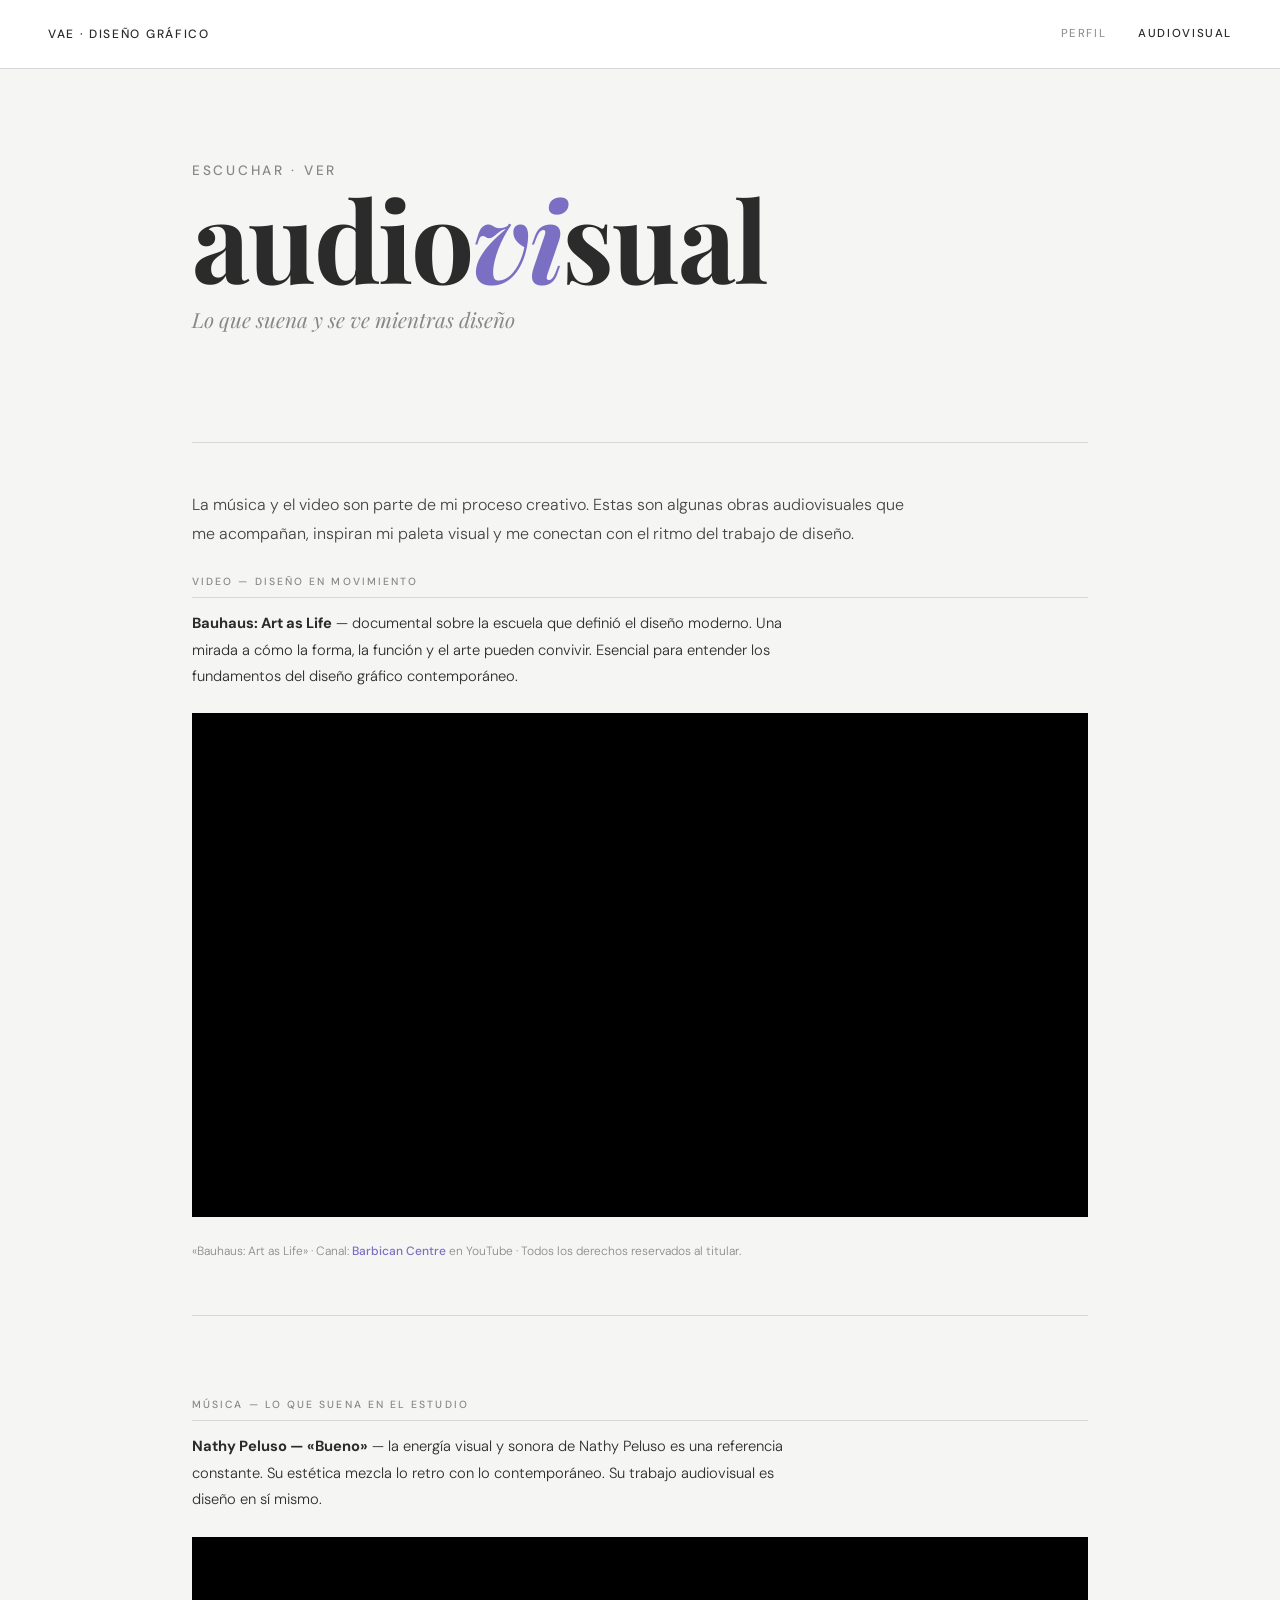
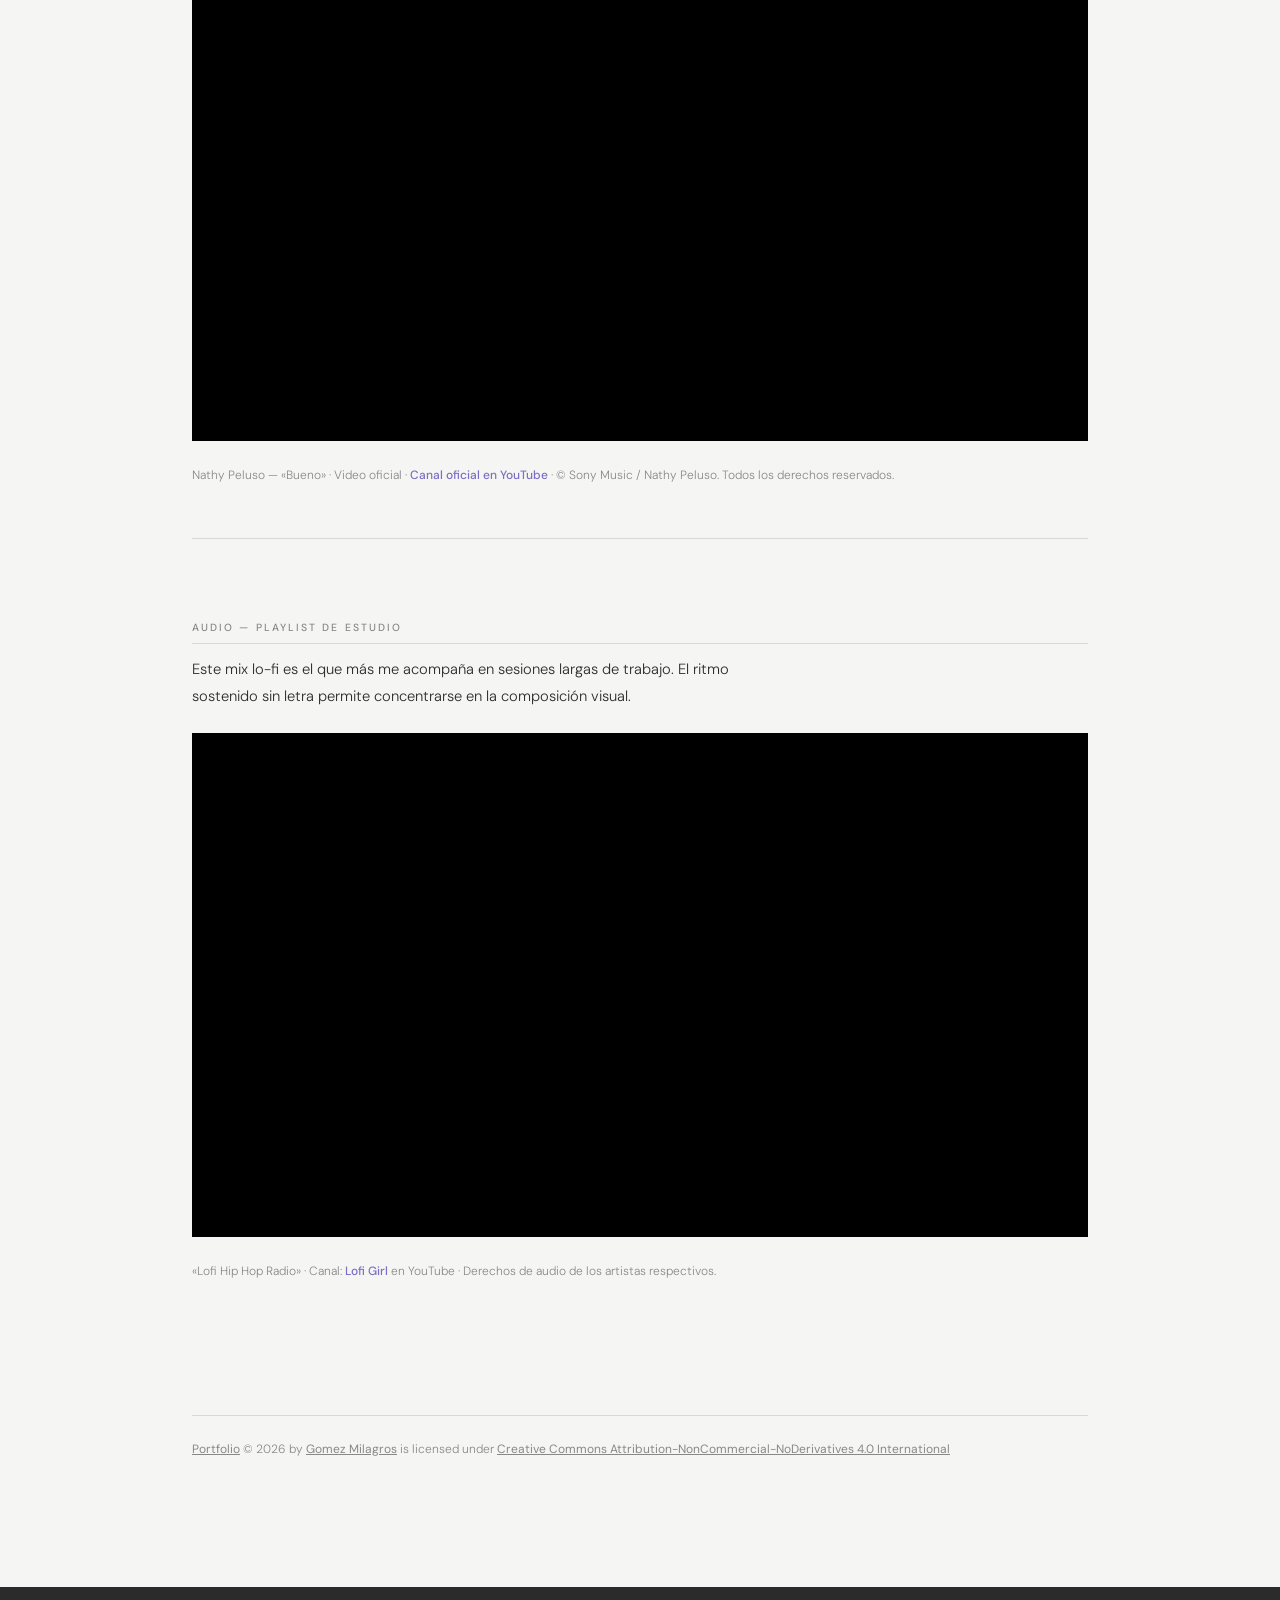
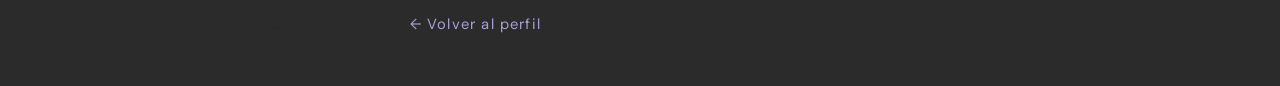
==== media.html @ 78b62002 "Add files via upload" ====
<!DOCTYPE html>
<html lang="es">
<head>
  <meta charset="UTF-8" />
  <meta name="viewport" content="width=device-width, initial-scale=1.0" />
  <meta name="description" content="Preferencias audiovisuales de Vae — música y video que inspiran su práctica de diseño." />
  <meta name="author" content="Vae" />
  <title>Vae · Audiovisual</title>

  <!-- Google Fonts: Playfair Display + DM Sans -->
  <link rel="preconnect" href="https://fonts.googleapis.com" />
  <link rel="preconnect" href="https://fonts.gstatic.com" crossorigin />
  <link href="https://fonts.googleapis.com/css2?family=Playfair+Display:ital,wght@0,400;0,700;1,400&family=DM+Sans:opsz,wght@9..40,300;9..40,400;9..40,500&display=swap" rel="stylesheet" />

  <!-- CSS externo -->
  <link rel="stylesheet" href="styles.css" />

  <!--
    =====================================================
    LICENCIA DE DERECHOS DE AUTOR
    Esta obra está licenciada bajo Creative Commons
    Atribución-NoComercial-SinDerivadas 4.0 Internacional (CC BY-NC-ND 4.0).
    https://creativecommons.org/licenses/by-nc-nd/4.0/
    =====================================================
  -->

  <style>
    :root {
      --color-fondo: #f5f5f3;
      --color-texto: #2b2b2b;
      --color-acento: #7b6fc4;
      --color-acento-claro: #a99fd8;
      --color-gris-medio: #888;
      --color-gris-claro: #d8d8d8;
      --color-blanco: #fff;
      --fuente-display: 'Playfair Display', Georgia, serif;
      --fuente-cuerpo: 'DM Sans', Helvetica, sans-serif;
      --max-ancho: 960px;
    }

    *, *::before, *::after { box-sizing: border-box; margin: 0; padding: 0; }

    body {
      background: var(--color-fondo);
      color: var(--color-texto);
      font-family: var(--fuente-cuerpo);
      font-weight: 300;
      font-size: 1rem;
      line-height: 1.7;
      -webkit-font-smoothing: antialiased;
    }

    header {
      border-bottom: 1px solid var(--color-gris-claro);
      padding: 1.5rem 3rem;
      display: flex;
      align-items: center;
      justify-content: space-between;
      background: var(--color-blanco);
    }

    .logo-header {
      font-family: var(--fuente-cuerpo);
      font-size: 0.75rem;
      font-weight: 500;
      letter-spacing: 0.14em;
      text-transform: uppercase;
      color: var(--color-texto);
    }

    nav { display: flex; gap: 2rem; }

    a {
      color: var(--color-acento);
      text-decoration: none;
      font-weight: 500;
      transition: color 0.2s;
    }
    a:hover { color: var(--color-texto); text-decoration: underline; text-underline-offset: 3px; }

    a.nav-link {
      font-size: 0.72rem;
      letter-spacing: 0.14em;
      text-transform: uppercase;
      color: var(--color-gris-medio);
      font-weight: 400;
    }
    a.nav-link:hover { color: var(--color-acento); text-decoration: none; }
    a.nav-link.activo { color: var(--color-texto); font-weight: 500; }

    main {
      max-width: var(--max-ancho);
      margin: 0 auto;
      padding: 3rem 2rem;
    }

    h1 {
      font-family: var(--fuente-display);
      font-size: clamp(3.5rem, 10vw, 7rem);
      font-weight: 700;
      line-height: 0.92;
      letter-spacing: -0.02em;
      color: var(--color-texto);
    }
    h1 em { font-style: italic; color: var(--color-acento); }
    h1 .anio {
      font-family: var(--fuente-cuerpo);
      font-size: 0.85rem;
      font-weight: 500;
      color: var(--color-gris-medio);
      display: block;
      letter-spacing: 0.2em;
      text-transform: uppercase;
      margin-bottom: 0.5rem;
    }

    h2 {
      font-family: var(--fuente-cuerpo);
      font-size: 0.65rem;
      font-weight: 500;
      letter-spacing: 0.2em;
      text-transform: uppercase;
      color: var(--color-gris-medio);
      margin-bottom: 0.75rem;
      padding-bottom: 0.4rem;
      border-bottom: 1px solid var(--color-gris-claro);
    }

    p {
      font-family: var(--fuente-cuerpo);
      font-size: 0.92rem;
      line-height: 1.8;
      color: var(--color-texto);
      max-width: 60ch;
      margin-bottom: 1.5rem;
    }
    p.intro { font-size: 1rem; font-weight: 300; color: #444; max-width: 65ch; }
    p.meta { font-size: 0.75rem; color: var(--color-gris-medio); margin-bottom: 0.25rem; max-width: none; }

    .hero {
      padding: 3rem 0 5rem;
      border-bottom: 1px solid var(--color-gris-claro);
      margin-bottom: 3rem;
    }
    .hero-subtitulo {
      font-family: var(--fuente-display);
      font-style: italic;
      font-size: 1.3rem;
      color: var(--color-gris-medio);
      margin-top: 0.75rem;
    }

    .bloque-media {
      margin-bottom: 5rem;
      padding-bottom: 3rem;
      border-bottom: 1px solid var(--color-gris-claro);
    }
    .bloque-media:last-of-type { border-bottom: none; }

    .embed-contenedor {
      position: relative;
      padding-bottom: 56.25%;
      height: 0;
      overflow: hidden;
      background: #000;
      margin: 1.5rem 0;
    }
    .embed-contenedor iframe {
      position: absolute;
      top: 0; left: 0;
      width: 100%; height: 100%;
      border: none;
    }

    .licencia {
      margin-top: 5rem;
      padding-top: 1.5rem;
      border-top: 1px solid var(--color-gris-claro);
      font-size: 0.75rem;
      color: var(--color-gris-medio);
      line-height: 1.6;
    }
    .licencia p { max-width: none; font-size: 0.75rem; color: var(--color-gris-medio); }
    .licencia a { color: var(--color-gris-medio); font-weight: 400; text-decoration: underline; }

    footer {
      background: var(--color-texto);
      color: var(--color-fondo);
      text-align: center;
      padding: 1.5rem;
      font-size: 0.75rem;
      letter-spacing: 0.1em;
      margin-top: 5rem;
    }
    footer a { color: var(--color-acento-claro); font-weight: 400; }

    @media (max-width: 700px) {
      header { flex-direction: column; gap: 1rem; padding: 1.5rem; }
    }
  </style>
</head>

<body>

  <header>
    <span class="logo-header">Vae · Diseño Gráfico</span>
    <nav aria-label="Navegación principal">
      <a href="index.html" class="nav-link">Perfil</a>
      <a href="media.html" class="nav-link activo">Audiovisual</a>
    </nav>
  </header>

  <main>

    <!-- HERO -->
    <section class="hero" aria-labelledby="titulo-media">
      <h1 id="titulo-media">
        <span class="anio">Escuchar · Ver</span>
        audio<em>vi</em>sual
      </h1>
      <p class="hero-subtitulo">Lo que suena y se ve <em>mientras diseño</em></p>
    </section>

    <p class="intro">
      La música y el video son parte de mi proceso creativo. Estas son algunas obras
      audiovisuales que me acompañan, inspiran mi paleta visual y me conectan con el
      ritmo del trabajo de diseño.
    </p>

    <!-- VIDEO 1 -->
    <section class="bloque-media" aria-labelledby="titulo-video1">
      <h2 id="titulo-video1">Video — diseño en movimiento</h2>
      <p>
        <strong>Bauhaus: Art as Life</strong> — documental sobre la escuela que definió
        el diseño moderno. Una mirada a cómo la forma, la función y el arte pueden convivir.
        Esencial para entender los fundamentos del diseño gráfico contemporáneo.
      </p>
      <div class="embed-contenedor" role="region" aria-label="Video embebido de YouTube">
        <!--
          Video: "Bauhaus: Art as Life" — trailer
          Canal: Barbican Centre — https://www.youtube.com/@barbican
          Embebido bajo Términos de Servicio de YouTube.
          Todos los derechos reservados al titular.
        -->
        <iframe
          src="https://www.youtube.com/embed/V3vhNAqNnFU"
          title="Bauhaus: Art as Life — Barbican Centre (documental)"
          allow="accelerometer; autoplay; clipboard-write; encrypted-media; gyroscope; picture-in-picture"
          allowfullscreen
          loading="lazy"
        ></iframe>
      </div>
      <p class="meta">
        «Bauhaus: Art as Life» · Canal:
        <a href="https://www.youtube.com/@barbican" target="_blank" rel="noopener">Barbican Centre</a>
        en YouTube · Todos los derechos reservados al titular.
      </p>
    </section>

    <!-- VIDEO 2 -->
    <section class="bloque-media" aria-labelledby="titulo-video2">
      <h2 id="titulo-video2">Música — lo que suena en el estudio</h2>
      <p>
        <strong>Nathy Peluso — «Bueno»</strong> — la energía visual y sonora de Nathy Peluso
        es una referencia constante. Su estética mezcla lo retro con lo contemporáneo.
        Su trabajo audiovisual es diseño en sí mismo.
      </p>
      <div class="embed-contenedor" role="region" aria-label="Video musical embebido de YouTube">
        <!--
          Video: Nathy Peluso — "Bueno" (Video Oficial)
          Canal oficial: https://www.youtube.com/@NathyPeluso
          © Sony Music / Nathy Peluso. Todos los derechos reservados.
          Embebido bajo Términos de Servicio de YouTube.
        -->
        <iframe
          src="https://www.youtube.com/embed/UEHJFcMGRco"
          title="Nathy Peluso — Bueno (Video Oficial)"
          allow="accelerometer; autoplay; clipboard-write; encrypted-media; gyroscope; picture-in-picture"
          allowfullscreen
          loading="lazy"
        ></iframe>
      </div>
      <p class="meta">
        Nathy Peluso — «Bueno» · Video oficial ·
        <a href="https://www.youtube.com/@NathyPeluso" target="_blank" rel="noopener">Canal oficial en YouTube</a>
        · © Sony Music / Nathy Peluso. Todos los derechos reservados.
      </p>
    </section>

    <!-- AUDIO -->
    <section class="bloque-media" aria-labelledby="titulo-audio">
      <h2 id="titulo-audio">Audio — playlist de estudio</h2>
      <p>
        Este mix lo-fi es el que más me acompaña en sesiones largas de trabajo.
        El ritmo sostenido sin letra permite concentrarse en la composición visual.
      </p>
      <div class="embed-contenedor" role="region" aria-label="Mix de audio embebido">
        <!--
          Audio: Lo-Fi Hip Hop Radio
          Canal: Lofi Girl — https://www.youtube.com/@LofiGirl
          Los derechos de audio pertenecen a los artistas respectivos.
          Embebido bajo Términos de Servicio de YouTube.
        -->
        <iframe
          src="https://www.youtube.com/embed/jfKfPfyJRdk"
          title="Lo-Fi Hip Hop Radio — Lofi Girl (música para estudiar/trabajar)"
          allow="accelerometer; autoplay; clipboard-write; encrypted-media; gyroscope; picture-in-picture"
          allowfullscreen
          loading="lazy"
        ></iframe>
      </div>
      <p class="meta">
        «Lofi Hip Hop Radio» · Canal:
        <a href="https://www.youtube.com/@LofiGirl" target="_blank" rel="noopener">Lofi Girl</a>
        en YouTube · Derechos de audio de los artistas respectivos.
      </p>
    </section>

    <!-- LICENCIA -->
    <div class="licencia" role="contentinfo" aria-label="Información de licencia">
      <a href="https://veeoc.github.io/Parcial_gomezmilagros.github.io/">Portfolio</a> © 2026 by
      <a href="https://www.instagram.com/tunombredeusuario">Gomez Milagros</a> is licensed under
      <a href="https://creativecommons.org/licenses/by-nc-nd/4.0/">Creative Commons Attribution-NonCommercial-NoDerivatives 4.0 International</a>
      <img src="https://mirrors.creativecommons.org/presskit/icons/cc.svg" alt="" style="max-width:1em;max-height:1em;margin-left:.2em;">
      <img src="https://mirrors.creativecommons.org/presskit/icons/by.svg" alt="" style="max-width:1em;max-height:1em;margin-left:.2em;">
      <img src="https://mirrors.creativecommons.org/presskit/icons/nc.svg" alt="" style="max-width:1em;max-height:1em;margin-left:.2em;">
      <img src="https://mirrors.creativecommons.org/presskit/icons/nd.svg" alt="" style="max-width:1em;max-height:1em;margin-left:.2em;">
    </div>

  </main>

  <footer>
    <p>Vae · Diseño Gráfico Córdoba · 2026 ·
      <a href="index.html">← Volver al perfil</a>
    </p>
  </footer>

</body>
</html>
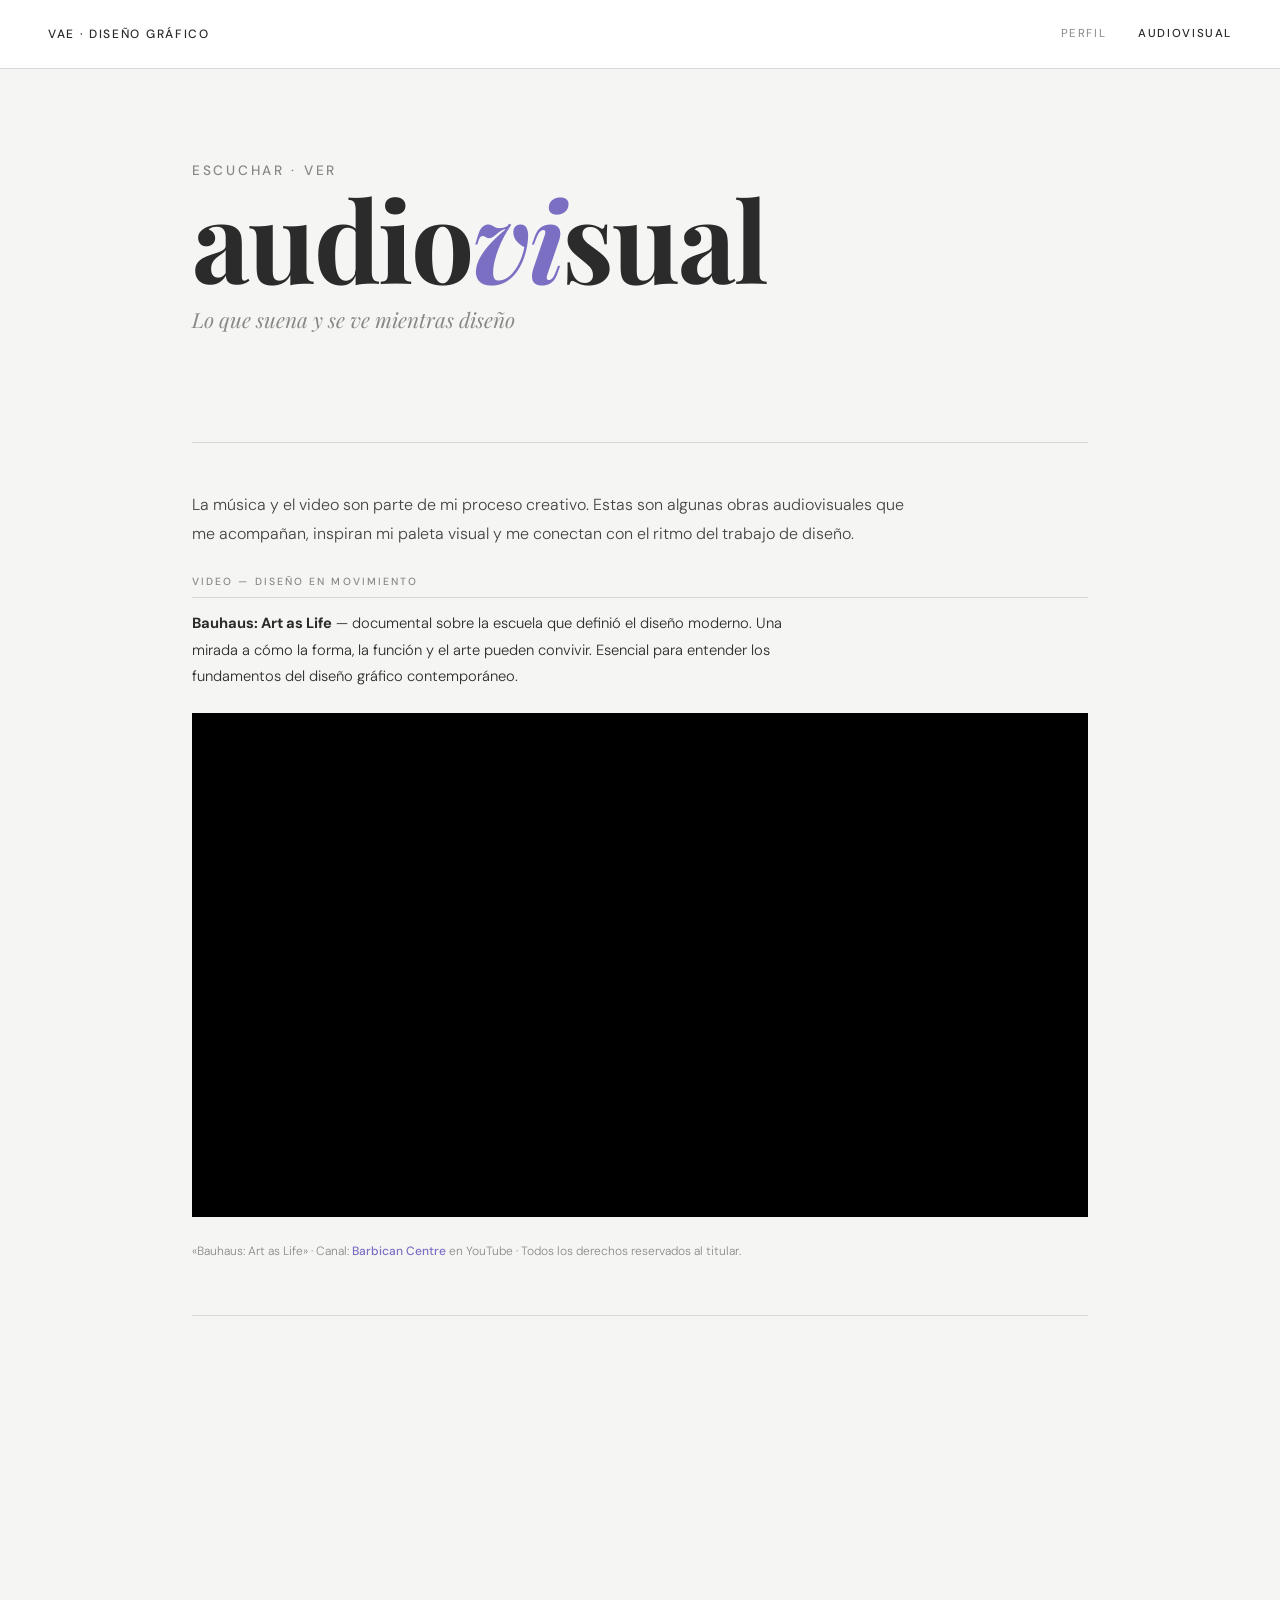
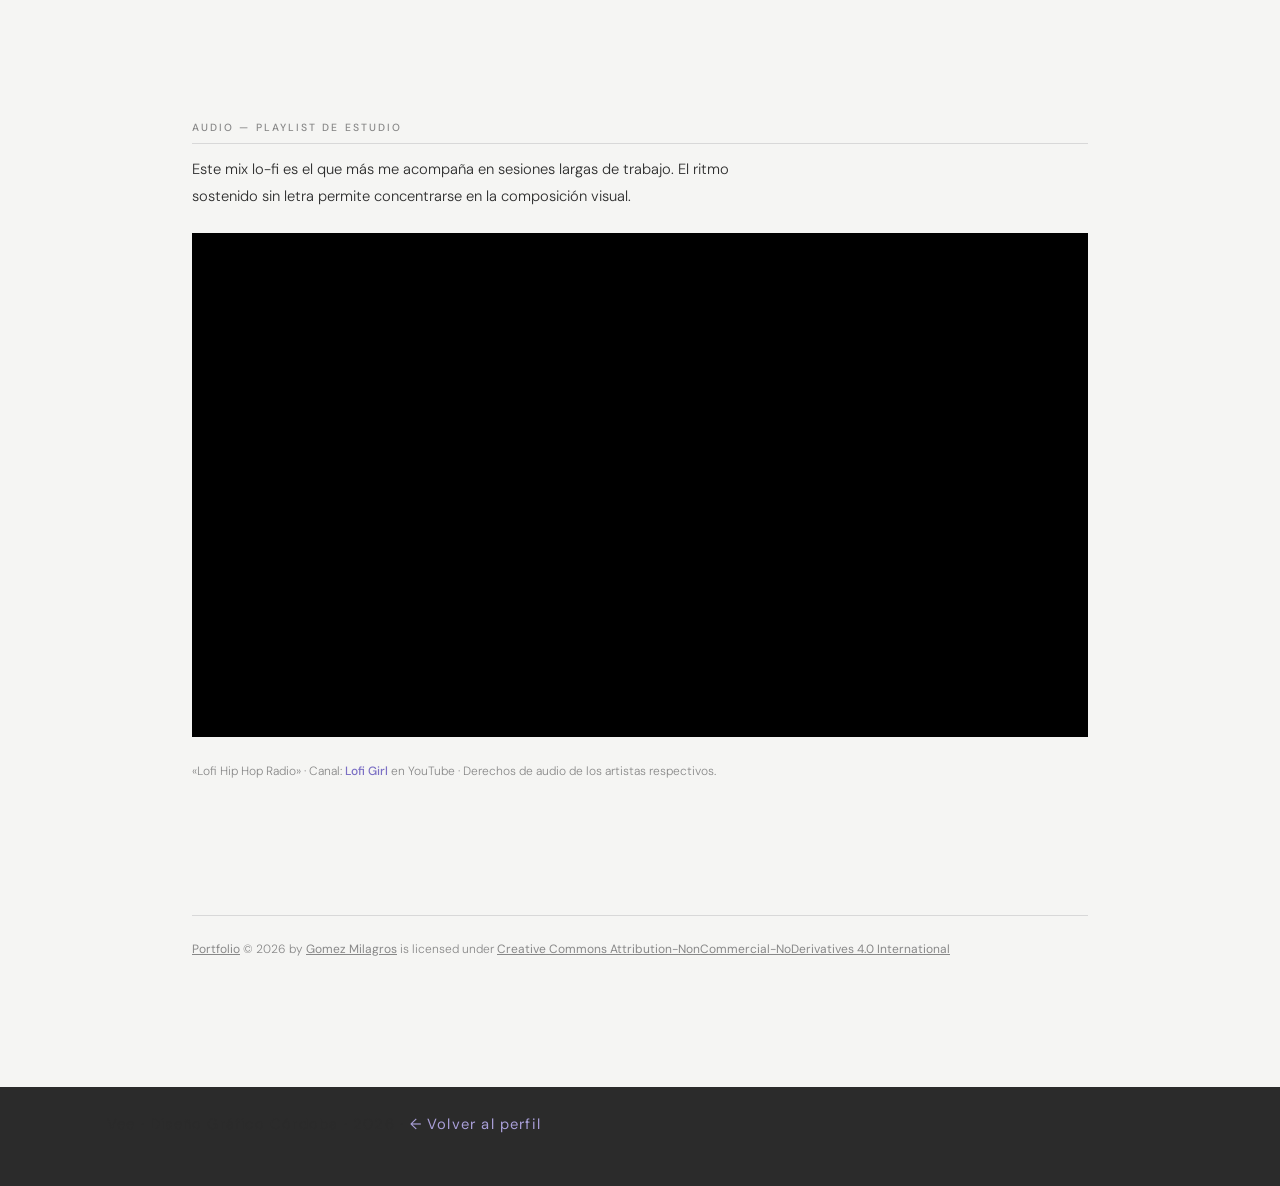
==== commit 91daf437: "Update media.html" ====
--- a/media.html
+++ b/media.html
@@ -5,7 +5,7 @@
   <meta name="viewport" content="width=device-width, initial-scale=1.0" />
   <meta name="description" content="Preferencias audiovisuales de Vae — música y video que inspiran su práctica de diseño." />
   <meta name="author" content="Vae" />
-  <title>Vae · Audiovisual</title>
+  <title>Vee · Audiovisual</title>
 
   <!-- Google Fonts: Playfair Display + DM Sans -->
   <link rel="preconnect" href="https://fonts.googleapis.com" />
@@ -258,34 +258,15 @@
     </section>
 
     <!-- VIDEO 2 -->
-    <section class="bloque-media" aria-labelledby="titulo-video2">
-      <h2 id="titulo-video2">Música — lo que suena en el estudio</h2>
-      <p>
-        <strong>Nathy Peluso — «Bueno»</strong> — la energía visual y sonora de Nathy Peluso
-        es una referencia constante. Su estética mezcla lo retro con lo contemporáneo.
-        Su trabajo audiovisual es diseño en sí mismo.
-      </p>
-      <div class="embed-contenedor" role="region" aria-label="Video musical embebido de YouTube">
-        <!--
-          Video: Nathy Peluso — "Bueno" (Video Oficial)
-          Canal oficial: https://www.youtube.com/@NathyPeluso
-          © Sony Music / Nathy Peluso. Todos los derechos reservados.
-          Embebido bajo Términos de Servicio de YouTube.
-        -->
-        <iframe
-          src="https://www.youtube.com/embed/UEHJFcMGRco"
-          title="Nathy Peluso — Bueno (Video Oficial)"
-          allow="accelerometer; autoplay; clipboard-write; encrypted-media; gyroscope; picture-in-picture"
-          allowfullscreen
-          loading="lazy"
-        ></iframe>
-      </div>
-      <p class="meta">
-        Nathy Peluso — «Bueno» · Video oficial ·
-        <a href="https://www.youtube.com/@NathyPeluso" target="_blank" rel="noopener">Canal oficial en YouTube</a>
-        · © Sony Music / Nathy Peluso. Todos los derechos reservados.
-      </p>
-    </section>
+ <iframe
+  width="560" height="315"
+  src="https://www.youtube.com/embed/QIb-pjrtUkY?si=iJS72pZf2NCUq7yR"
+  title="Videofolio — Gomez Milagros"
+  frameborder="0"
+  allow="accelerometer; autoplay; clipboard-write; encrypted-media; gyroscope; picture-in-picture; web-share"
+  referrerpolicy="strict-origin-when-cross-origin"
+  allowfullscreen
+></iframe>
 
     <!-- AUDIO -->
     <section class="bloque-media" aria-labelledby="titulo-audio">
@@ -330,7 +311,7 @@
   </main>
 
   <footer>
-    <p>Vae · Diseño Gráfico Córdoba · 2026 ·
+    <p>Vee · Diseño Gráfico Córdoba · 2026 ·
       <a href="index.html">← Volver al perfil</a>
     </p>
   </footer>
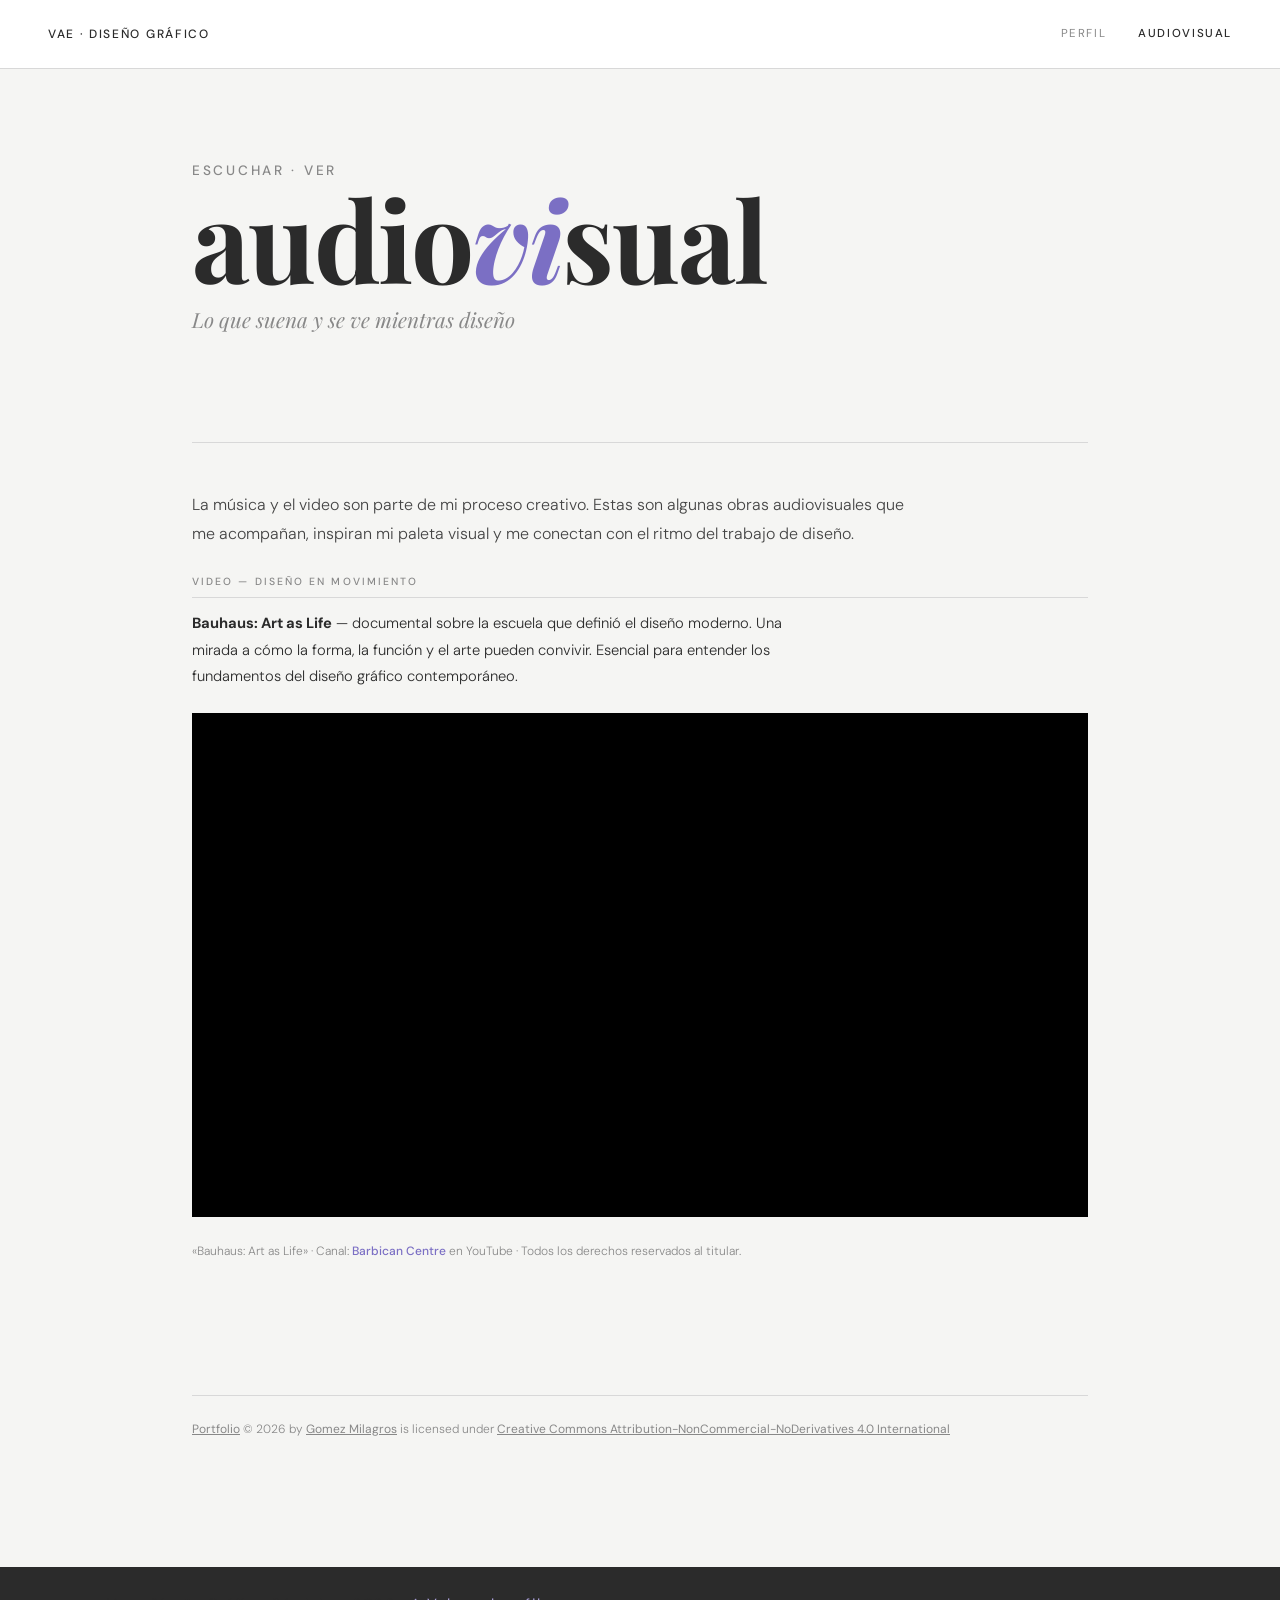
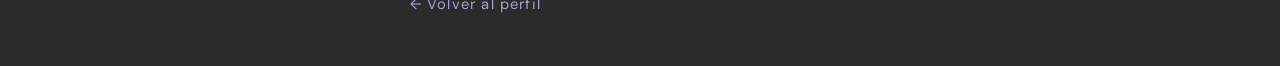
==== commit 664f2a3a: "Update media.html" ====
--- a/media.html
+++ b/media.html
@@ -257,45 +257,6 @@
       </p>
     </section>
 
-    <!-- VIDEO 2 -->
- <iframe
-  width="560" height="315"
-  src="https://www.youtube.com/embed/QIb-pjrtUkY?si=iJS72pZf2NCUq7yR"
-  title="Videofolio — Gomez Milagros"
-  frameborder="0"
-  allow="accelerometer; autoplay; clipboard-write; encrypted-media; gyroscope; picture-in-picture; web-share"
-  referrerpolicy="strict-origin-when-cross-origin"
-  allowfullscreen
-></iframe>
-
-    <!-- AUDIO -->
-    <section class="bloque-media" aria-labelledby="titulo-audio">
-      <h2 id="titulo-audio">Audio — playlist de estudio</h2>
-      <p>
-        Este mix lo-fi es el que más me acompaña en sesiones largas de trabajo.
-        El ritmo sostenido sin letra permite concentrarse en la composición visual.
-      </p>
-      <div class="embed-contenedor" role="region" aria-label="Mix de audio embebido">
-        <!--
-          Audio: Lo-Fi Hip Hop Radio
-          Canal: Lofi Girl — https://www.youtube.com/@LofiGirl
-          Los derechos de audio pertenecen a los artistas respectivos.
-          Embebido bajo Términos de Servicio de YouTube.
-        -->
-        <iframe
-          src="https://www.youtube.com/embed/jfKfPfyJRdk"
-          title="Lo-Fi Hip Hop Radio — Lofi Girl (música para estudiar/trabajar)"
-          allow="accelerometer; autoplay; clipboard-write; encrypted-media; gyroscope; picture-in-picture"
-          allowfullscreen
-          loading="lazy"
-        ></iframe>
-      </div>
-      <p class="meta">
-        «Lofi Hip Hop Radio» · Canal:
-        <a href="https://www.youtube.com/@LofiGirl" target="_blank" rel="noopener">Lofi Girl</a>
-        en YouTube · Derechos de audio de los artistas respectivos.
-      </p>
-    </section>
 
     <!-- LICENCIA -->
     <div class="licencia" role="contentinfo" aria-label="Información de licencia">
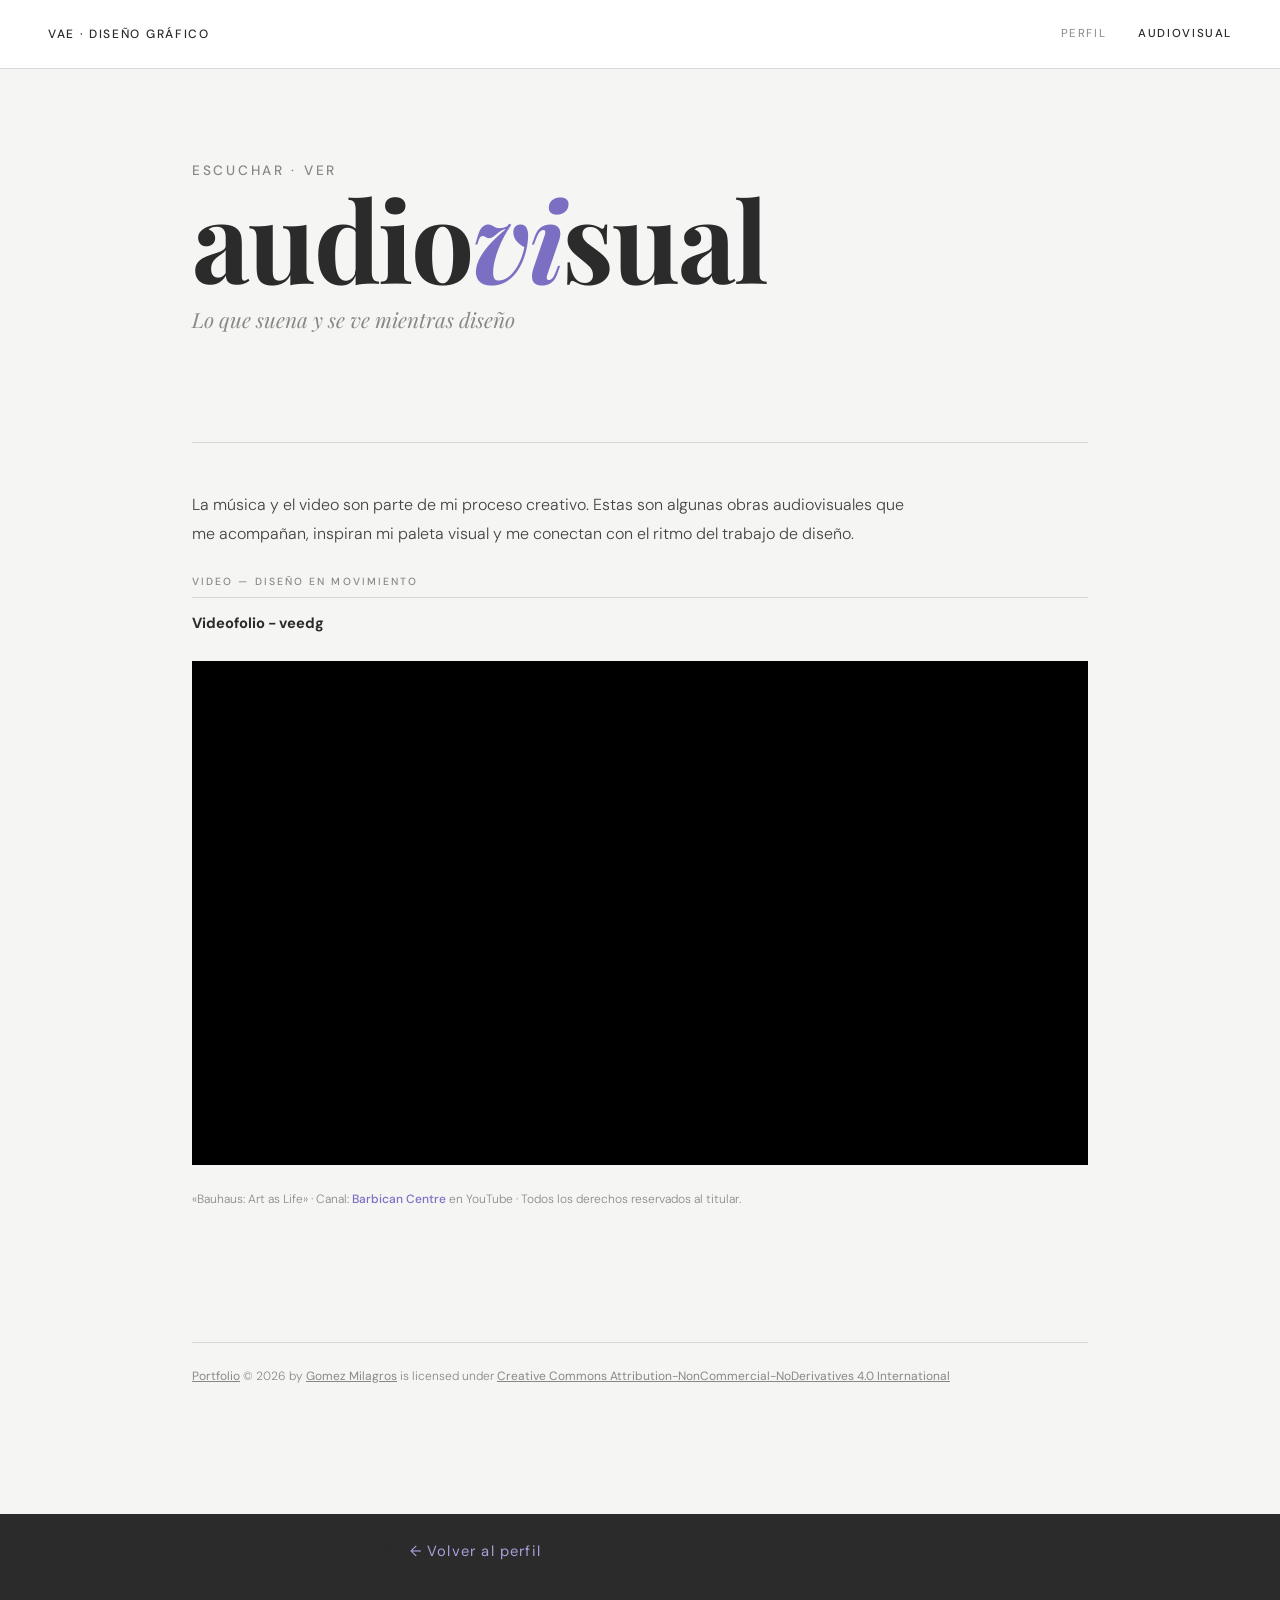
==== commit dd696f87: "Update media.html" ====
--- a/media.html
+++ b/media.html
@@ -231,9 +231,7 @@
     <section class="bloque-media" aria-labelledby="titulo-video1">
       <h2 id="titulo-video1">Video — diseño en movimiento</h2>
       <p>
-        <strong>Bauhaus: Art as Life</strong> — documental sobre la escuela que definió
-        el diseño moderno. Una mirada a cómo la forma, la función y el arte pueden convivir.
-        Esencial para entender los fundamentos del diseño gráfico contemporáneo.
+        <strong>Videofolio - veedg</strong> 
       </p>
       <div class="embed-contenedor" role="region" aria-label="Video embebido de YouTube">
         <!--
@@ -259,15 +257,15 @@
 
 
     <!-- LICENCIA -->
-    <div class="licencia" role="contentinfo" aria-label="Información de licencia">
-      <a href="https://veeoc.github.io/Parcial_gomezmilagros.github.io/">Portfolio</a> © 2026 by
-      <a href="https://www.instagram.com/tunombredeusuario">Gomez Milagros</a> is licensed under
-      <a href="https://creativecommons.org/licenses/by-nc-nd/4.0/">Creative Commons Attribution-NonCommercial-NoDerivatives 4.0 International</a>
-      <img src="https://mirrors.creativecommons.org/presskit/icons/cc.svg" alt="" style="max-width:1em;max-height:1em;margin-left:.2em;">
-      <img src="https://mirrors.creativecommons.org/presskit/icons/by.svg" alt="" style="max-width:1em;max-height:1em;margin-left:.2em;">
-      <img src="https://mirrors.creativecommons.org/presskit/icons/nc.svg" alt="" style="max-width:1em;max-height:1em;margin-left:.2em;">
-      <img src="https://mirrors.creativecommons.org/presskit/icons/nd.svg" alt="" style="max-width:1em;max-height:1em;margin-left:.2em;">
-    </div>
+   <div class="licencia" role="contentinfo" aria-label="Información de licencia">
+  <a href="https://veeoc.github.io/Parcial_gomezmilagros.github.io/">Portfolio</a> © 2026 by 
+  <a href="https://www.instagram.com/tunombredeusuario">Gomez Milagros</a> is licensed under 
+  <a href="https://creativecommons.org/licenses/by-nc-nd/4.0/">Creative Commons Attribution-NonCommercial-NoDerivatives 4.0 International</a>
+  <img src="https://mirrors.creativecommons.org/presskit/icons/cc.svg" alt="" style="max-width:1em;max-height:1em;margin-left:.2em;">
+  <img src="https://mirrors.creativecommons.org/presskit/icons/by.svg" alt="" style="max-width:1em;max-height:1em;margin-left:.2em;">
+  <img src="https://mirrors.creativecommons.org/presskit/icons/nc.svg" alt="" style="max-width:1em;max-height:1em;margin-left:.2em;">
+  <img src="https://mirrors.creativecommons.org/presskit/icons/nd.svg" alt="" style="max-width:1em;max-height:1em;margin-left:.2em;">
+</div>
 
   </main>
 
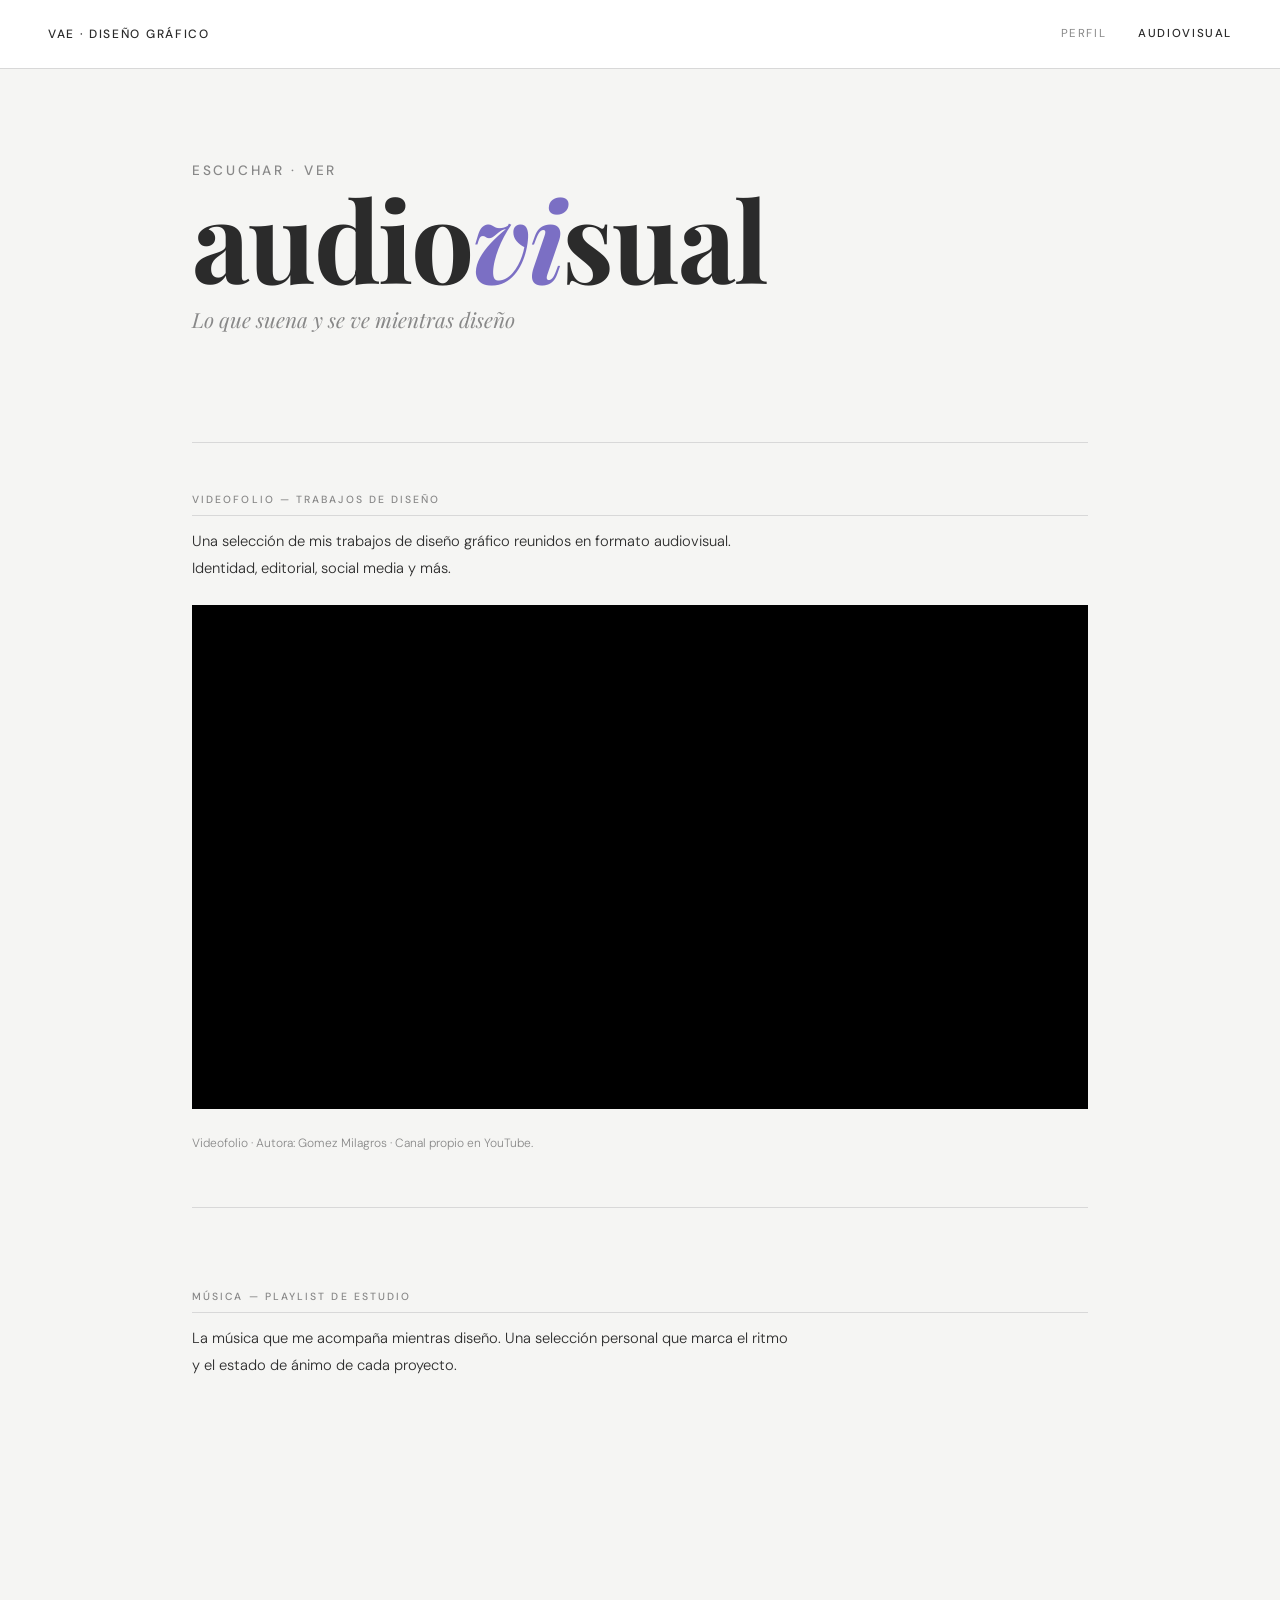
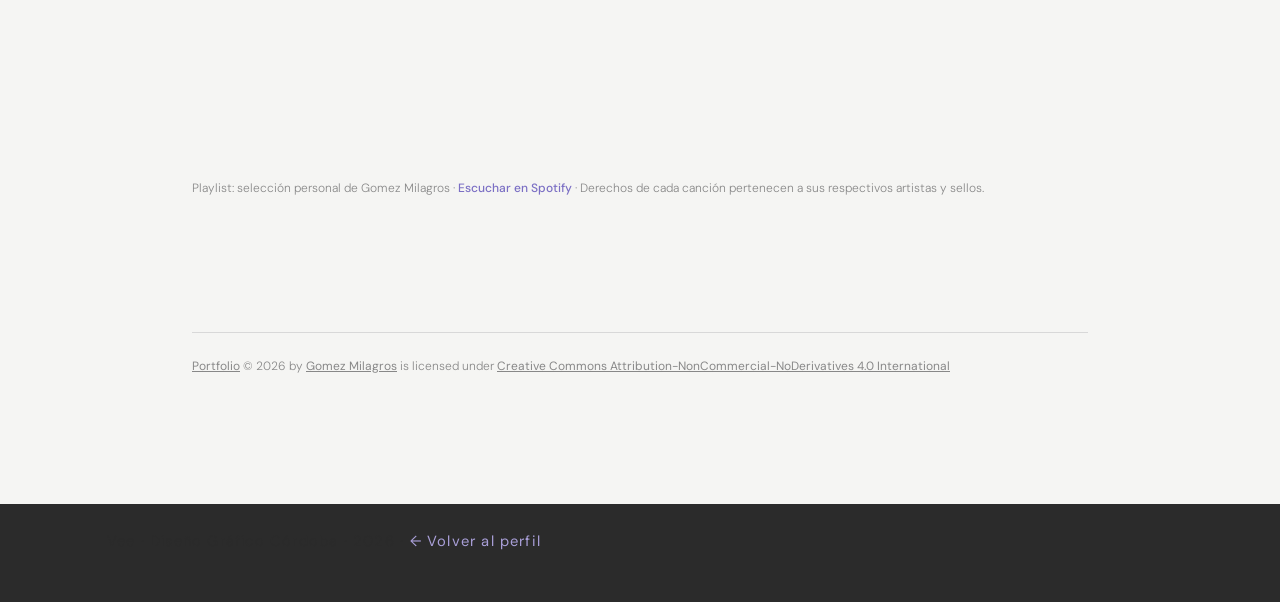
==== commit b36d80c7: "Update media.html" ====
--- a/media.html
+++ b/media.html
@@ -5,14 +5,11 @@
   <meta name="viewport" content="width=device-width, initial-scale=1.0" />
   <meta name="description" content="Preferencias audiovisuales de Vae — música y video que inspiran su práctica de diseño." />
   <meta name="author" content="Vae" />
-  <title>Vee · Audiovisual</title>
+  <title>Vae · Audiovisual</title>
 
-  <!-- Google Fonts: Playfair Display + DM Sans -->
   <link rel="preconnect" href="https://fonts.googleapis.com" />
   <link rel="preconnect" href="https://fonts.gstatic.com" crossorigin />
   <link href="https://fonts.googleapis.com/css2?family=Playfair+Display:ital,wght@0,400;0,700;1,400&family=DM+Sans:opsz,wght@9..40,300;9..40,400;9..40,500&display=swap" rel="stylesheet" />
-
-  <!-- CSS externo -->
   <link rel="stylesheet" href="styles.css" />
 
   <!--
@@ -37,166 +34,36 @@
       --fuente-cuerpo: 'DM Sans', Helvetica, sans-serif;
       --max-ancho: 960px;
     }
-
     *, *::before, *::after { box-sizing: border-box; margin: 0; padding: 0; }
-
-    body {
-      background: var(--color-fondo);
-      color: var(--color-texto);
-      font-family: var(--fuente-cuerpo);
-      font-weight: 300;
-      font-size: 1rem;
-      line-height: 1.7;
-      -webkit-font-smoothing: antialiased;
-    }
-
-    header {
-      border-bottom: 1px solid var(--color-gris-claro);
-      padding: 1.5rem 3rem;
-      display: flex;
-      align-items: center;
-      justify-content: space-between;
-      background: var(--color-blanco);
-    }
-
-    .logo-header {
-      font-family: var(--fuente-cuerpo);
-      font-size: 0.75rem;
-      font-weight: 500;
-      letter-spacing: 0.14em;
-      text-transform: uppercase;
-      color: var(--color-texto);
-    }
-
+    body { background: var(--color-fondo); color: var(--color-texto); font-family: var(--fuente-cuerpo); font-weight: 300; font-size: 1rem; line-height: 1.7; -webkit-font-smoothing: antialiased; }
+    header { border-bottom: 1px solid var(--color-gris-claro); padding: 1.5rem 3rem; display: flex; align-items: center; justify-content: space-between; background: var(--color-blanco); }
+    .logo-header { font-family: var(--fuente-cuerpo); font-size: 0.75rem; font-weight: 500; letter-spacing: 0.14em; text-transform: uppercase; color: var(--color-texto); }
     nav { display: flex; gap: 2rem; }
-
-    a {
-      color: var(--color-acento);
-      text-decoration: none;
-      font-weight: 500;
-      transition: color 0.2s;
-    }
+    a { color: var(--color-acento); text-decoration: none; font-weight: 500; transition: color 0.2s; }
     a:hover { color: var(--color-texto); text-decoration: underline; text-underline-offset: 3px; }
-
-    a.nav-link {
-      font-size: 0.72rem;
-      letter-spacing: 0.14em;
-      text-transform: uppercase;
-      color: var(--color-gris-medio);
-      font-weight: 400;
-    }
+    a.nav-link { font-size: 0.72rem; letter-spacing: 0.14em; text-transform: uppercase; color: var(--color-gris-medio); font-weight: 400; }
     a.nav-link:hover { color: var(--color-acento); text-decoration: none; }
     a.nav-link.activo { color: var(--color-texto); font-weight: 500; }
-
-    main {
-      max-width: var(--max-ancho);
-      margin: 0 auto;
-      padding: 3rem 2rem;
-    }
-
-    h1 {
-      font-family: var(--fuente-display);
-      font-size: clamp(3.5rem, 10vw, 7rem);
-      font-weight: 700;
-      line-height: 0.92;
-      letter-spacing: -0.02em;
-      color: var(--color-texto);
-    }
+    main { max-width: var(--max-ancho); margin: 0 auto; padding: 3rem 2rem; }
+    h1 { font-family: var(--fuente-display); font-size: clamp(3.5rem, 10vw, 7rem); font-weight: 700; line-height: 0.92; letter-spacing: -0.02em; color: var(--color-texto); }
     h1 em { font-style: italic; color: var(--color-acento); }
-    h1 .anio {
-      font-family: var(--fuente-cuerpo);
-      font-size: 0.85rem;
-      font-weight: 500;
-      color: var(--color-gris-medio);
-      display: block;
-      letter-spacing: 0.2em;
-      text-transform: uppercase;
-      margin-bottom: 0.5rem;
-    }
-
-    h2 {
-      font-family: var(--fuente-cuerpo);
-      font-size: 0.65rem;
-      font-weight: 500;
-      letter-spacing: 0.2em;
-      text-transform: uppercase;
-      color: var(--color-gris-medio);
-      margin-bottom: 0.75rem;
-      padding-bottom: 0.4rem;
-      border-bottom: 1px solid var(--color-gris-claro);
-    }
-
-    p {
-      font-family: var(--fuente-cuerpo);
-      font-size: 0.92rem;
-      line-height: 1.8;
-      color: var(--color-texto);
-      max-width: 60ch;
-      margin-bottom: 1.5rem;
-    }
+    h1 .anio { font-family: var(--fuente-cuerpo); font-size: 0.85rem; font-weight: 500; color: var(--color-gris-medio); display: block; letter-spacing: 0.2em; text-transform: uppercase; margin-bottom: 0.5rem; }
+    h2 { font-family: var(--fuente-cuerpo); font-size: 0.65rem; font-weight: 500; letter-spacing: 0.2em; text-transform: uppercase; color: var(--color-gris-medio); margin-bottom: 0.75rem; padding-bottom: 0.4rem; border-bottom: 1px solid var(--color-gris-claro); }
+    p { font-family: var(--fuente-cuerpo); font-size: 0.92rem; line-height: 1.8; color: var(--color-texto); max-width: 60ch; margin-bottom: 1.5rem; }
     p.intro { font-size: 1rem; font-weight: 300; color: #444; max-width: 65ch; }
     p.meta { font-size: 0.75rem; color: var(--color-gris-medio); margin-bottom: 0.25rem; max-width: none; }
-
-    .hero {
-      padding: 3rem 0 5rem;
-      border-bottom: 1px solid var(--color-gris-claro);
-      margin-bottom: 3rem;
-    }
-    .hero-subtitulo {
-      font-family: var(--fuente-display);
-      font-style: italic;
-      font-size: 1.3rem;
-      color: var(--color-gris-medio);
-      margin-top: 0.75rem;
-    }
-
-    .bloque-media {
-      margin-bottom: 5rem;
-      padding-bottom: 3rem;
-      border-bottom: 1px solid var(--color-gris-claro);
-    }
+    .hero { padding: 3rem 0 5rem; border-bottom: 1px solid var(--color-gris-claro); margin-bottom: 3rem; }
+    .hero-subtitulo { font-family: var(--fuente-display); font-style: italic; font-size: 1.3rem; color: var(--color-gris-medio); margin-top: 0.75rem; }
+    .bloque-media { margin-bottom: 5rem; padding-bottom: 3rem; border-bottom: 1px solid var(--color-gris-claro); }
     .bloque-media:last-of-type { border-bottom: none; }
-
-    .embed-contenedor {
-      position: relative;
-      padding-bottom: 56.25%;
-      height: 0;
-      overflow: hidden;
-      background: #000;
-      margin: 1.5rem 0;
-    }
-    .embed-contenedor iframe {
-      position: absolute;
-      top: 0; left: 0;
-      width: 100%; height: 100%;
-      border: none;
-    }
-
-    .licencia {
-      margin-top: 5rem;
-      padding-top: 1.5rem;
-      border-top: 1px solid var(--color-gris-claro);
-      font-size: 0.75rem;
-      color: var(--color-gris-medio);
-      line-height: 1.6;
-    }
+    .embed-contenedor { position: relative; padding-bottom: 56.25%; height: 0; overflow: hidden; background: #000; margin: 1.5rem 0; }
+    .embed-contenedor iframe { position: absolute; top: 0; left: 0; width: 100%; height: 100%; border: none; }
+    .licencia { margin-top: 5rem; padding-top: 1.5rem; border-top: 1px solid var(--color-gris-claro); font-size: 0.75rem; color: var(--color-gris-medio); line-height: 1.6; }
     .licencia p { max-width: none; font-size: 0.75rem; color: var(--color-gris-medio); }
     .licencia a { color: var(--color-gris-medio); font-weight: 400; text-decoration: underline; }
-
-    footer {
-      background: var(--color-texto);
-      color: var(--color-fondo);
-      text-align: center;
-      padding: 1.5rem;
-      font-size: 0.75rem;
-      letter-spacing: 0.1em;
-      margin-top: 5rem;
-    }
+    footer { background: var(--color-texto); color: var(--color-fondo); text-align: center; padding: 1.5rem; font-size: 0.75rem; letter-spacing: 0.1em; margin-top: 5rem; }
     footer a { color: var(--color-acento-claro); font-weight: 400; }
-
-    @media (max-width: 700px) {
-      header { flex-direction: column; gap: 1rem; padding: 1.5rem; }
-    }
+    @media (max-width: 700px) { header { flex-direction: column; gap: 1rem; padding: 1.5rem; } }
   </style>
 </head>
 
@@ -212,7 +79,6 @@
 
   <main>
 
-    <!-- HERO -->
     <section class="hero" aria-labelledby="titulo-media">
       <h1 id="titulo-media">
         <span class="anio">Escuchar · Ver</span>
@@ -221,43 +87,68 @@
       <p class="hero-subtitulo">Lo que suena y se ve <em>mientras diseño</em></p>
     </section>
 
-    <p class="intro">
-      La música y el video son parte de mi proceso creativo. Estas son algunas obras
-      audiovisuales que me acompañan, inspiran mi paleta visual y me conectan con el
-      ritmo del trabajo de diseño.
-    </p>
-
-    <!-- VIDEO 1 -->
-    <section class="bloque-media" aria-labelledby="titulo-video1">
-      <h2 id="titulo-video1">Video — diseño en movimiento</h2>
+    <!-- VIDEO: Videofolio propio -->
+    <section class="bloque-media" aria-labelledby="titulo-video">
+      <h2 id="titulo-video">Videofolio — trabajos de diseño</h2>
       <p>
-        <strong>Videofolio - veedg</strong> 
+        Una selección de mis trabajos de diseño gráfico reunidos en formato audiovisual.
+        Identidad, editorial, social media y más.
       </p>
-      <div class="embed-contenedor" role="region" aria-label="Video embebido de YouTube">
+      <div class="embed-contenedor" role="region" aria-label="Videofolio embebido de YouTube">
         <!--
-          Video: "Bauhaus: Art as Life" — trailer
-          Canal: Barbican Centre — https://www.youtube.com/@barbican
+          Video: Videofolio de Gomez Milagros
+          Autora: Gomez Milagros
+          Canal propio en YouTube
           Embebido bajo Términos de Servicio de YouTube.
-          Todos los derechos reservados al titular.
         -->
         <iframe
-          src="https://www.youtube.com/embed/V3vhNAqNnFU"
-          title="Bauhaus: Art as Life — Barbican Centre (documental)"
-          allow="accelerometer; autoplay; clipboard-write; encrypted-media; gyroscope; picture-in-picture"
+          src="https://www.youtube.com/embed/QIb-pjrtUkY?si=iJS72pZf2NCUq7yR"
+          title="Videofolio — Gomez Milagros"
+          frameborder="0"
+          allow="accelerometer; autoplay; clipboard-write; encrypted-media; gyroscope; picture-in-picture; web-share"
+          referrerpolicy="strict-origin-when-cross-origin"
           allowfullscreen
           loading="lazy"
         ></iframe>
       </div>
       <p class="meta">
-        «Bauhaus: Art as Life» · Canal:
-        <a href="https://www.youtube.com/@barbican" target="_blank" rel="noopener">Barbican Centre</a>
-        en YouTube · Todos los derechos reservados al titular.
+        Videofolio · Autora: Gomez Milagros · Canal propio en YouTube.
       </p>
     </section>
 
+    <!-- MÚSICA: Playlist Spotify -->
+    <section class="bloque-media" aria-labelledby="titulo-musica">
+      <h2 id="titulo-musica">Música — playlist de estudio</h2>
+      <p>
+        La música que me acompaña mientras diseño. Una selección personal
+        que marca el ritmo y el estado de ánimo de cada proyecto.
+      </p>
+      <!--
+        Playlist embebida: Spotify
+        Selección: Gomez Milagros
+        Embebida bajo Términos de Servicio de Spotify.
+        Los derechos de cada canción pertenecen a sus respectivos artistas y sellos.
+      -->
+      <iframe
+        data-testid="embed-iframe"
+        style="border-radius:12px; margin: 1.5rem 0; display:block;"
+        src="https://open.spotify.com/embed/playlist/0WIQ4qFL9rlVBt6hztjnw1?utm_source=generator"
+        width="100%"
+        height="352"
+        frameBorder="0"
+        allowfullscreen=""
+        allow="autoplay; clipboard-write; encrypted-media; fullscreen; picture-in-picture"
+        loading="lazy"
+      ></iframe>
+      <p class="meta">
+        Playlist: selección personal de Gomez Milagros ·
+        <a href="https://open.spotify.com/playlist/0WIQ4qFL9rlVBt6hztjnw1" target="_blank" rel="noopener">Escuchar en Spotify</a>
+        · Derechos de cada canción pertenecen a sus respectivos artistas y sellos.
+      </p>
+    </section>
 
     <!-- LICENCIA -->
-   <div class="licencia" role="contentinfo" aria-label="Información de licencia">
+<div class="licencia" role="contentinfo" aria-label="Información de licencia">
   <a href="https://veeoc.github.io/Parcial_gomezmilagros.github.io/">Portfolio</a> © 2026 by 
   <a href="https://www.instagram.com/tunombredeusuario">Gomez Milagros</a> is licensed under 
   <a href="https://creativecommons.org/licenses/by-nc-nd/4.0/">Creative Commons Attribution-NonCommercial-NoDerivatives 4.0 International</a>
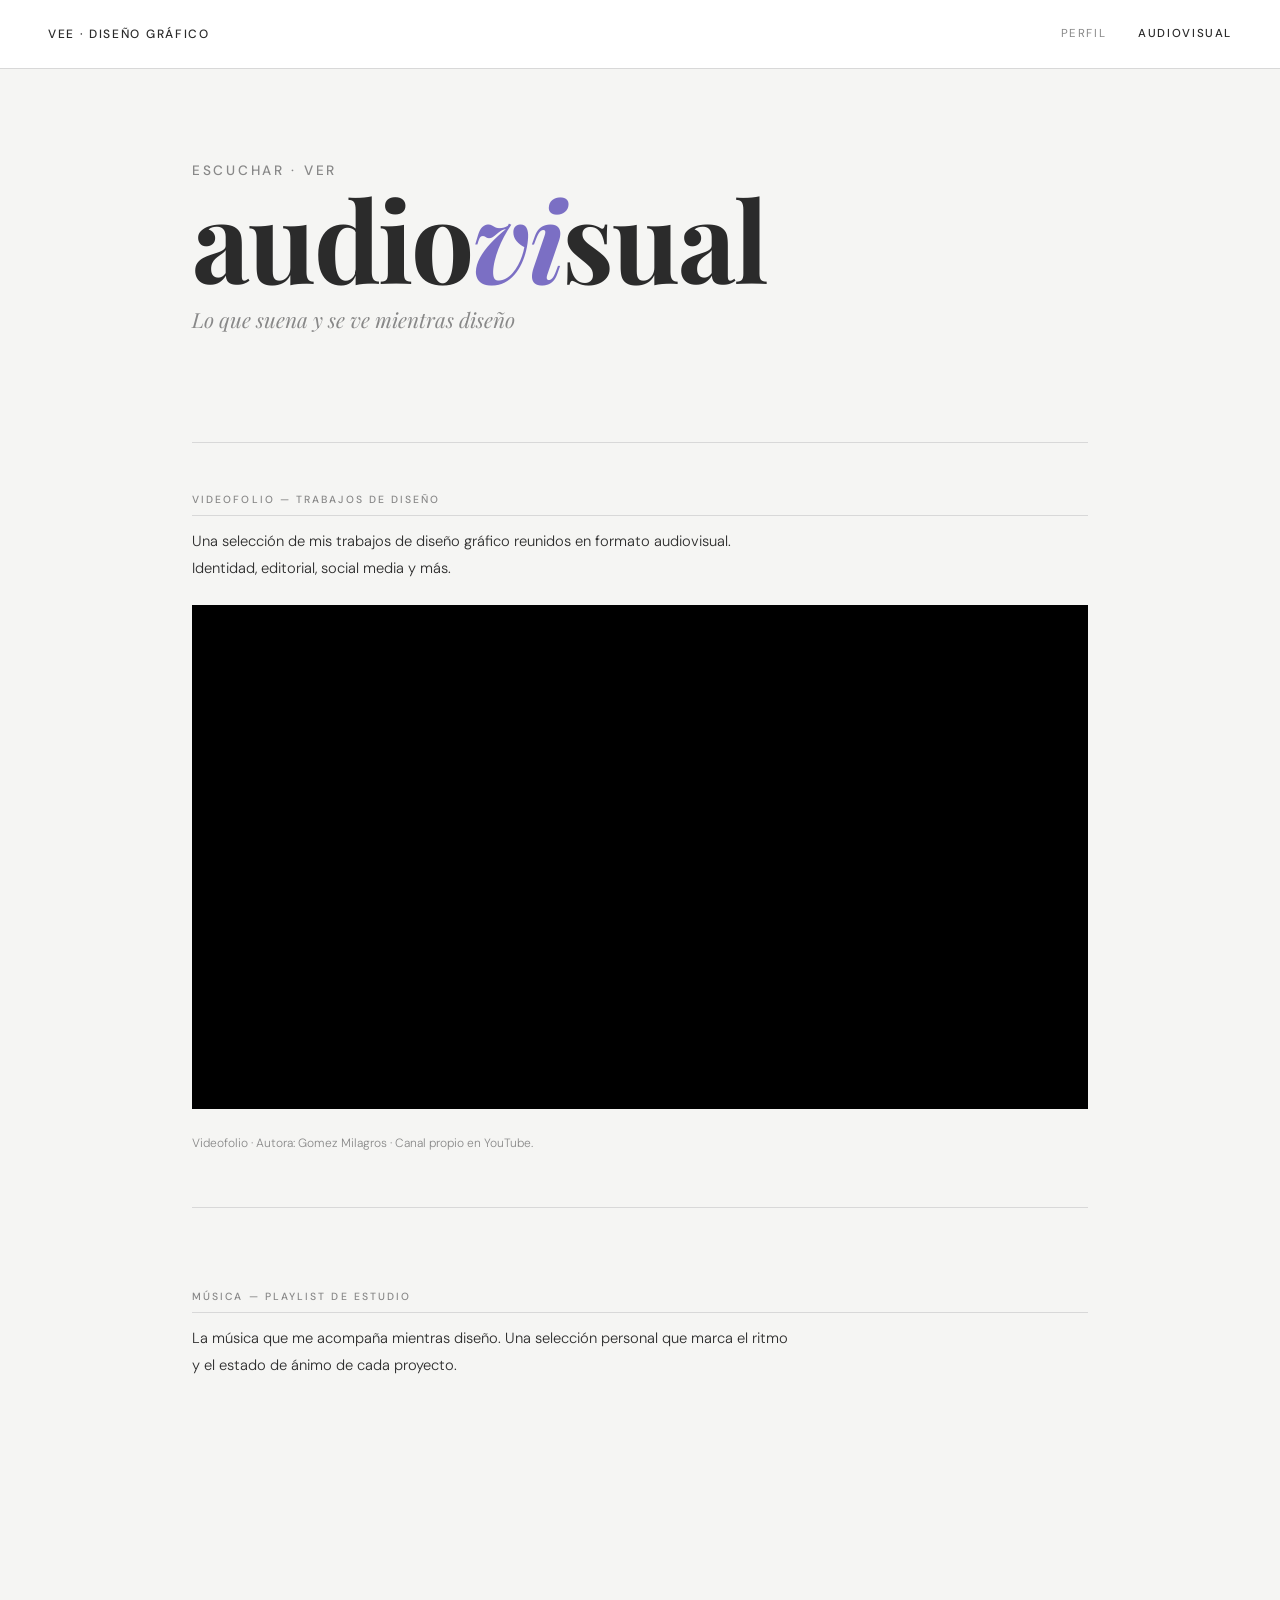
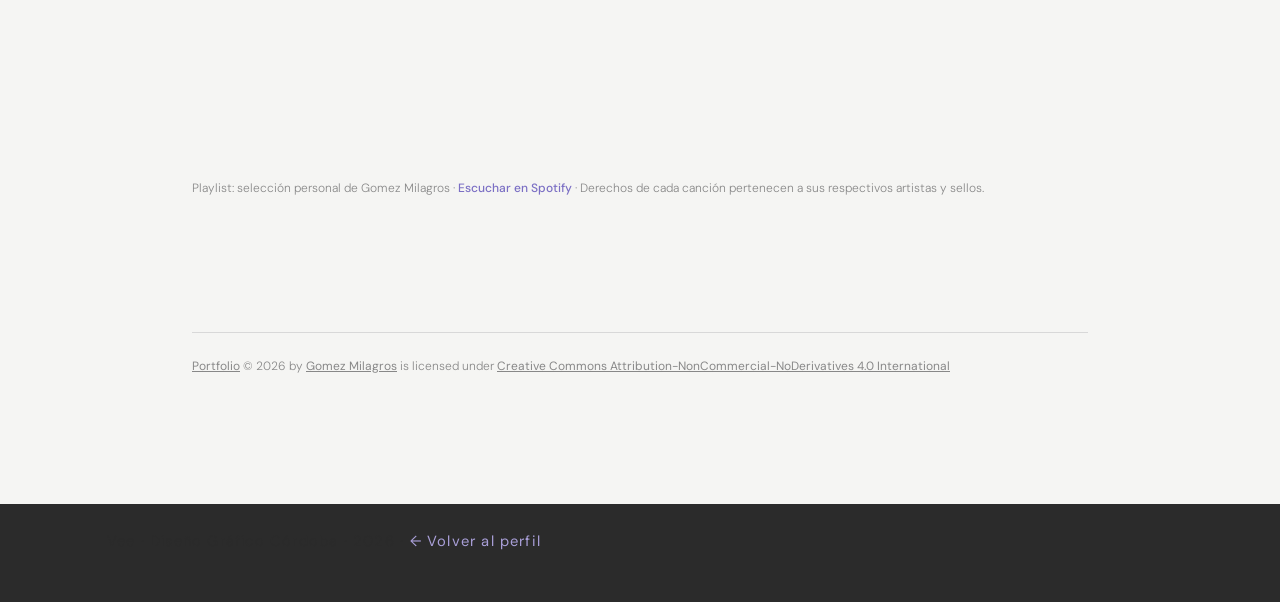
==== commit 6626bc8e: "Update media.html" ====
--- a/media.html
+++ b/media.html
@@ -5,7 +5,7 @@
   <meta name="viewport" content="width=device-width, initial-scale=1.0" />
   <meta name="description" content="Preferencias audiovisuales de Vae — música y video que inspiran su práctica de diseño." />
   <meta name="author" content="Vae" />
-  <title>Vae · Audiovisual</title>
+  <title>Vee · Audiovisual</title>
 
   <link rel="preconnect" href="https://fonts.googleapis.com" />
   <link rel="preconnect" href="https://fonts.gstatic.com" crossorigin />
@@ -70,7 +70,7 @@
 <body>
 
   <header>
-    <span class="logo-header">Vae · Diseño Gráfico</span>
+    <span class="logo-header">Vee · Diseño Gráfico</span>
     <nav aria-label="Navegación principal">
       <a href="index.html" class="nav-link">Perfil</a>
       <a href="media.html" class="nav-link activo">Audiovisual</a>
